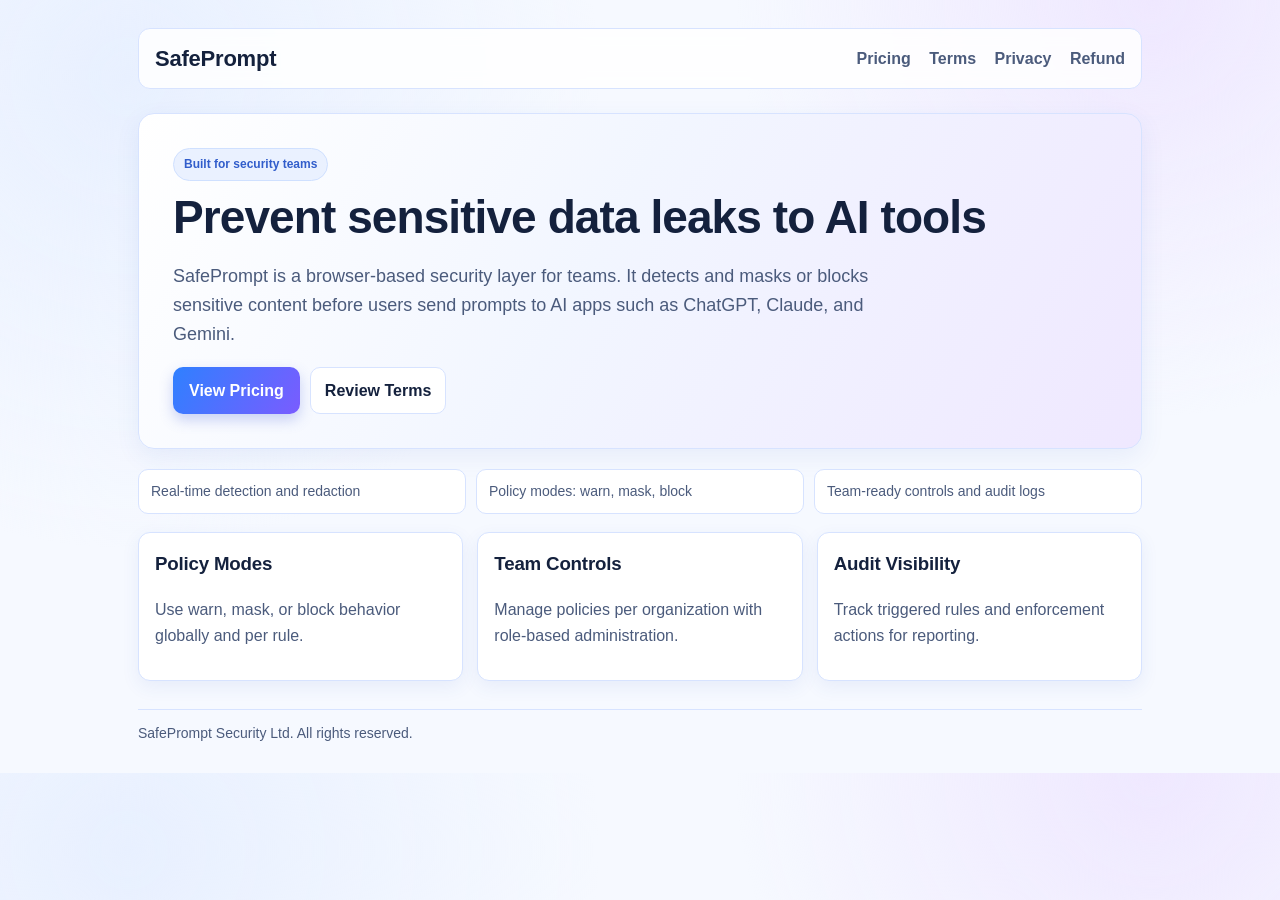
==== index.html @ edb3db76 "Add files via upload" ====
<!doctype html>
<html lang="en">
<head>
  <meta charset="UTF-8">
  <meta name="viewport" content="width=device-width, initial-scale=1.0">
  <title>SafePrompt - AI Prompt DLP for Teams</title>
  <link rel="stylesheet" href="./styles.css">
</head>
<body>
  <div class="container">
    <header>
      <div class="brand">SafePrompt</div>
      <nav>
        <a href="./pricing.html">Pricing</a>
        <a href="./terms.html">Terms</a>
        <a href="./privacy.html">Privacy</a>
        <a href="./refund.html">Refund</a>
      </nav>
    </header>

    <section class="hero">
      <span class="pill">Built for security teams</span>
      <h1>Prevent sensitive data leaks to AI tools</h1>
      <p>
        SafePrompt is a browser-based security layer for teams. It detects and masks or blocks sensitive content
        before users send prompts to AI apps such as ChatGPT, Claude, and Gemini.
      </p>
      <div class="hero-actions">
        <a class="cta" href="./pricing.html">View Pricing</a>
        <a class="cta-secondary" href="./terms.html">Review Terms</a>
      </div>
    </section>

    <section class="trust-bar">
      <div class="trust-item">Real-time detection and redaction</div>
      <div class="trust-item">Policy modes: warn, mask, block</div>
      <div class="trust-item">Team-ready controls and audit logs</div>
    </section>

    <section class="cards">
      <article class="card">
        <h3>Policy Modes</h3>
        <p>Use warn, mask, or block behavior globally and per rule.</p>
      </article>
      <article class="card">
        <h3>Team Controls</h3>
        <p>Manage policies per organization with role-based administration.</p>
      </article>
      <article class="card">
        <h3>Audit Visibility</h3>
        <p>Track triggered rules and enforcement actions for reporting.</p>
      </article>
    </section>

    <footer>
      SafePrompt Security Ltd. All rights reserved.
    </footer>
  </div>
</body>
</html>
---- styles.css ----
:root {
  --bg: #f6f9ff;
  --card: #ffffff;
  --text: #14213d;
  --muted: #4b5b7c;
  --accent: #2f80ff;
  --accent-2: #7a5cff;
  --line: #d7e3ff;
  --success: #10b981;
}

* {
  box-sizing: border-box;
}

body {
  margin: 0;
  font-family: Inter, Segoe UI, Arial, sans-serif;
  background:
    radial-gradient(circle at 10% 10%, #e8f0ff 0%, transparent 35%),
    radial-gradient(circle at 90% 0%, #efe8ff 0%, transparent 30%),
    var(--bg);
  color: var(--text);
  line-height: 1.6;
}

.container {
  max-width: 1060px;
  margin: 0 auto;
  padding: 28px;
}

header {
  display: flex;
  justify-content: space-between;
  align-items: center;
  margin-bottom: 24px;
  background: rgba(255, 255, 255, 0.85);
  border: 1px solid var(--line);
  border-radius: 12px;
  padding: 12px 16px;
  backdrop-filter: blur(8px);
}

.brand {
  font-weight: 800;
  font-size: 22px;
  letter-spacing: -0.01em;
}

nav a {
  color: var(--muted);
  text-decoration: none;
  margin-left: 14px;
  font-weight: 600;
}

nav a:hover {
  color: var(--text);
}

.pill {
  display: inline-block;
  font-size: 12px;
  font-weight: 700;
  color: #315dcb;
  background: #eaf1ff;
  border: 1px solid #cfe0ff;
  border-radius: 999px;
  padding: 6px 10px;
  margin-bottom: 10px;
}

.hero {
  background: linear-gradient(120deg, #ffffff 0%, #f2f6ff 45%, #efe8ff 100%);
  border: 1px solid var(--line);
  border-radius: 16px;
  padding: 34px;
  margin-bottom: 20px;
  box-shadow: 0 8px 24px rgba(53, 94, 196, 0.08);
}

h1, h2, h3 {
  margin-top: 0;
}

h1 {
  font-size: clamp(32px, 4vw, 46px);
  line-height: 1.15;
  letter-spacing: -0.02em;
  margin-bottom: 12px;
}

h2 {
  font-size: 26px;
  letter-spacing: -0.01em;
}

h3 {
  letter-spacing: -0.01em;
}

p {
  color: var(--muted);
}

.hero p {
  max-width: 750px;
  font-size: 18px;
}

.cta {
  display: inline-block;
  color: #ffffff;
  background: linear-gradient(120deg, var(--accent) 0%, var(--accent-2) 100%);
  padding: 11px 16px;
  border-radius: 10px;
  text-decoration: none;
  font-weight: 600;
  box-shadow: 0 6px 14px rgba(74, 102, 215, 0.28);
}

.cta:hover {
  transform: translateY(-1px);
}

.hero-actions {
  display: flex;
  flex-wrap: wrap;
  gap: 10px;
  margin-top: 14px;
}

.cta-secondary {
  display: inline-block;
  color: var(--text);
  background: #fff;
  border: 1px solid var(--line);
  padding: 10px 14px;
  border-radius: 10px;
  text-decoration: none;
  font-weight: 600;
}

.trust-bar {
  display: grid;
  grid-template-columns: repeat(auto-fit, minmax(180px, 1fr));
  gap: 10px;
  margin-bottom: 18px;
}

.trust-item {
  background: #ffffff;
  border: 1px solid var(--line);
  border-radius: 10px;
  padding: 10px 12px;
  font-size: 14px;
  color: var(--muted);
}

.cards {
  display: grid;
  grid-template-columns: repeat(auto-fit, minmax(220px, 1fr));
  gap: 14px;
}

.card {
  background: var(--card);
  border: 1px solid var(--line);
  border-radius: 12px;
  padding: 16px;
  box-shadow: 0 6px 18px rgba(53, 94, 196, 0.08);
}

.price {
  font-size: 28px;
  font-weight: 800;
  color: var(--text);
  margin: 2px 0 8px;
}

.price-note {
  font-size: 13px;
  color: var(--muted);
}

.card.featured {
  border-color: #95b7ff;
  box-shadow: 0 10px 28px rgba(60, 112, 232, 0.2);
  position: relative;
}

.badge {
  position: absolute;
  top: -10px;
  right: 14px;
  background: var(--success);
  color: #fff;
  font-size: 12px;
  font-weight: 700;
  border-radius: 999px;
  padding: 4px 8px;
}

ul {
  margin: 0;
  padding-left: 18px;
}

li {
  color: var(--muted);
}

footer {
  margin-top: 28px;
  border-top: 1px solid var(--line);
  padding-top: 12px;
  color: var(--muted);
  font-size: 14px;
}

.legal {
  background: var(--card);
  border: 1px solid var(--line);
  border-radius: 12px;
  padding: 24px;
  box-shadow: 0 6px 18px rgba(53, 94, 196, 0.08);
}
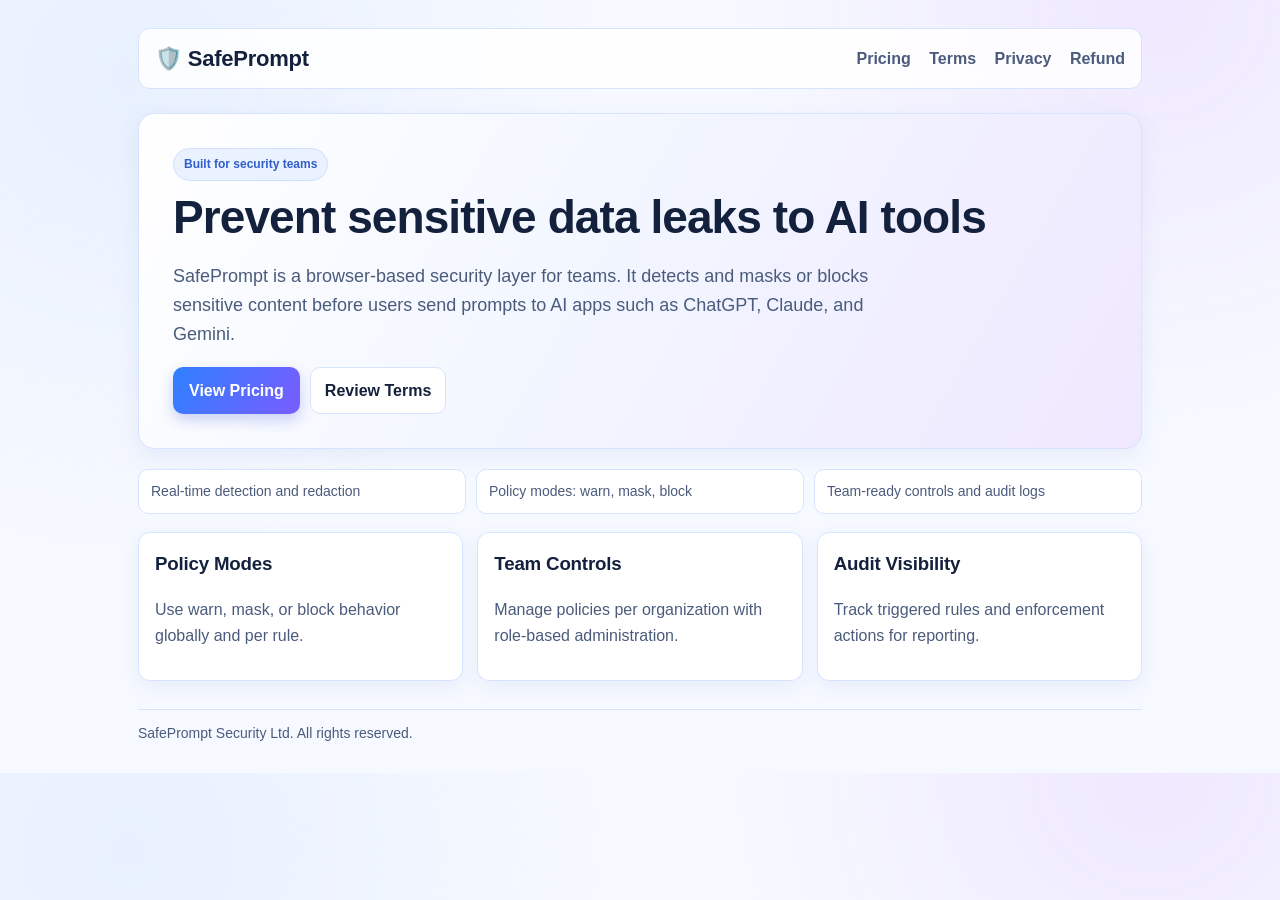
==== commit d79e6bc8: "Add files via upload" ====
--- a/index.html
+++ b/index.html
@@ -3,13 +3,13 @@
 <head>
   <meta charset="UTF-8">
   <meta name="viewport" content="width=device-width, initial-scale=1.0">
-  <title>SafePrompt - AI Prompt DLP for Teams</title>
+  <title>🛡️ SafePrompt - AI Prompt DLP for Teams</title>
   <link rel="stylesheet" href="./styles.css">
 </head>
 <body>
   <div class="container">
     <header>
-      <div class="brand">SafePrompt</div>
+      <div class="brand">🛡️ SafePrompt</div>
       <nav>
         <a href="./pricing.html">Pricing</a>
         <a href="./terms.html">Terms</a>
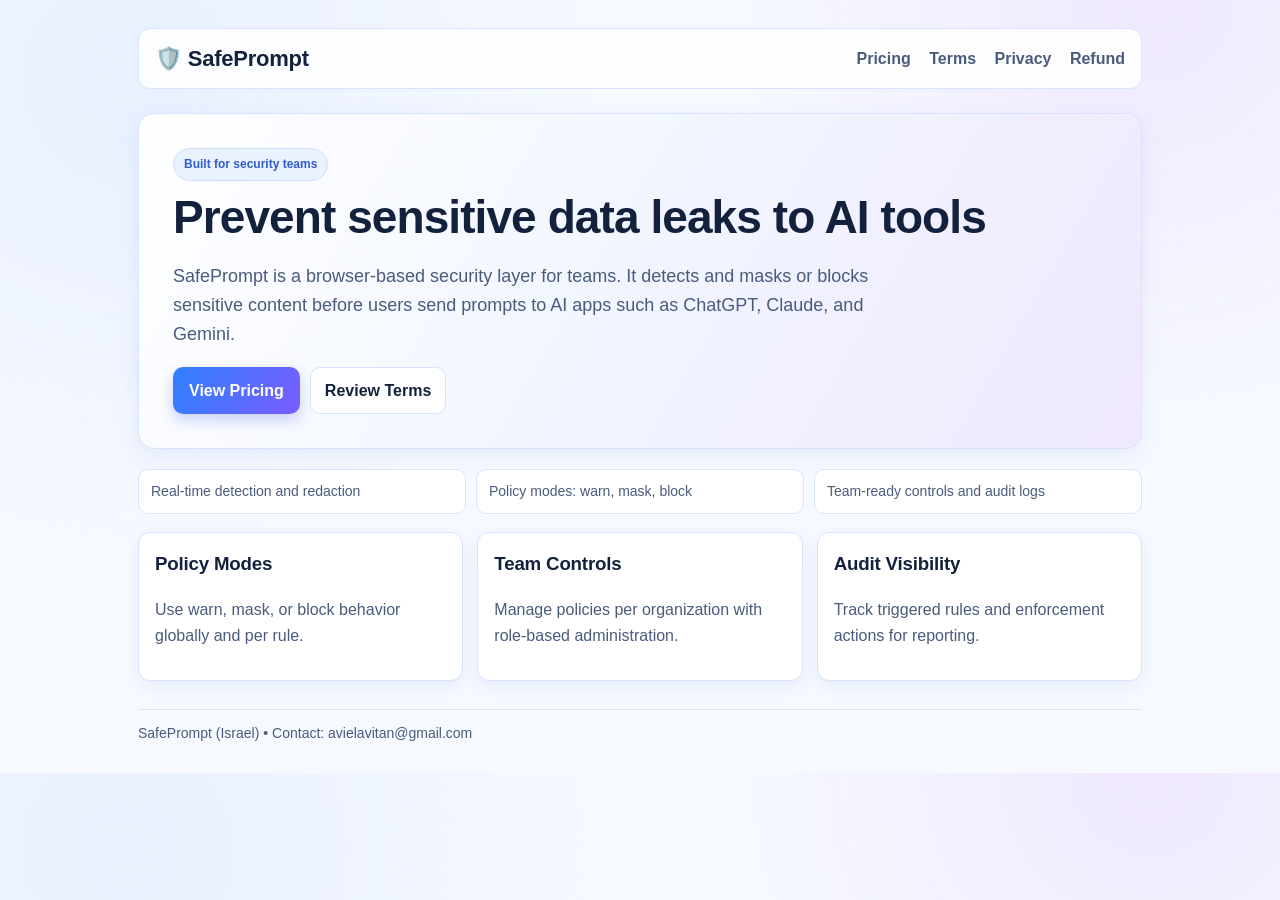
==== commit b91f4517: "Add files via upload" ====
--- a/index.html
+++ b/index.html
@@ -53,7 +53,7 @@
     </section>
 
     <footer>
-      SafePrompt Security Ltd. All rights reserved.
+      SafePrompt (Israel) • Contact: avielavitan@gmail.com
     </footer>
   </div>
 </body>
